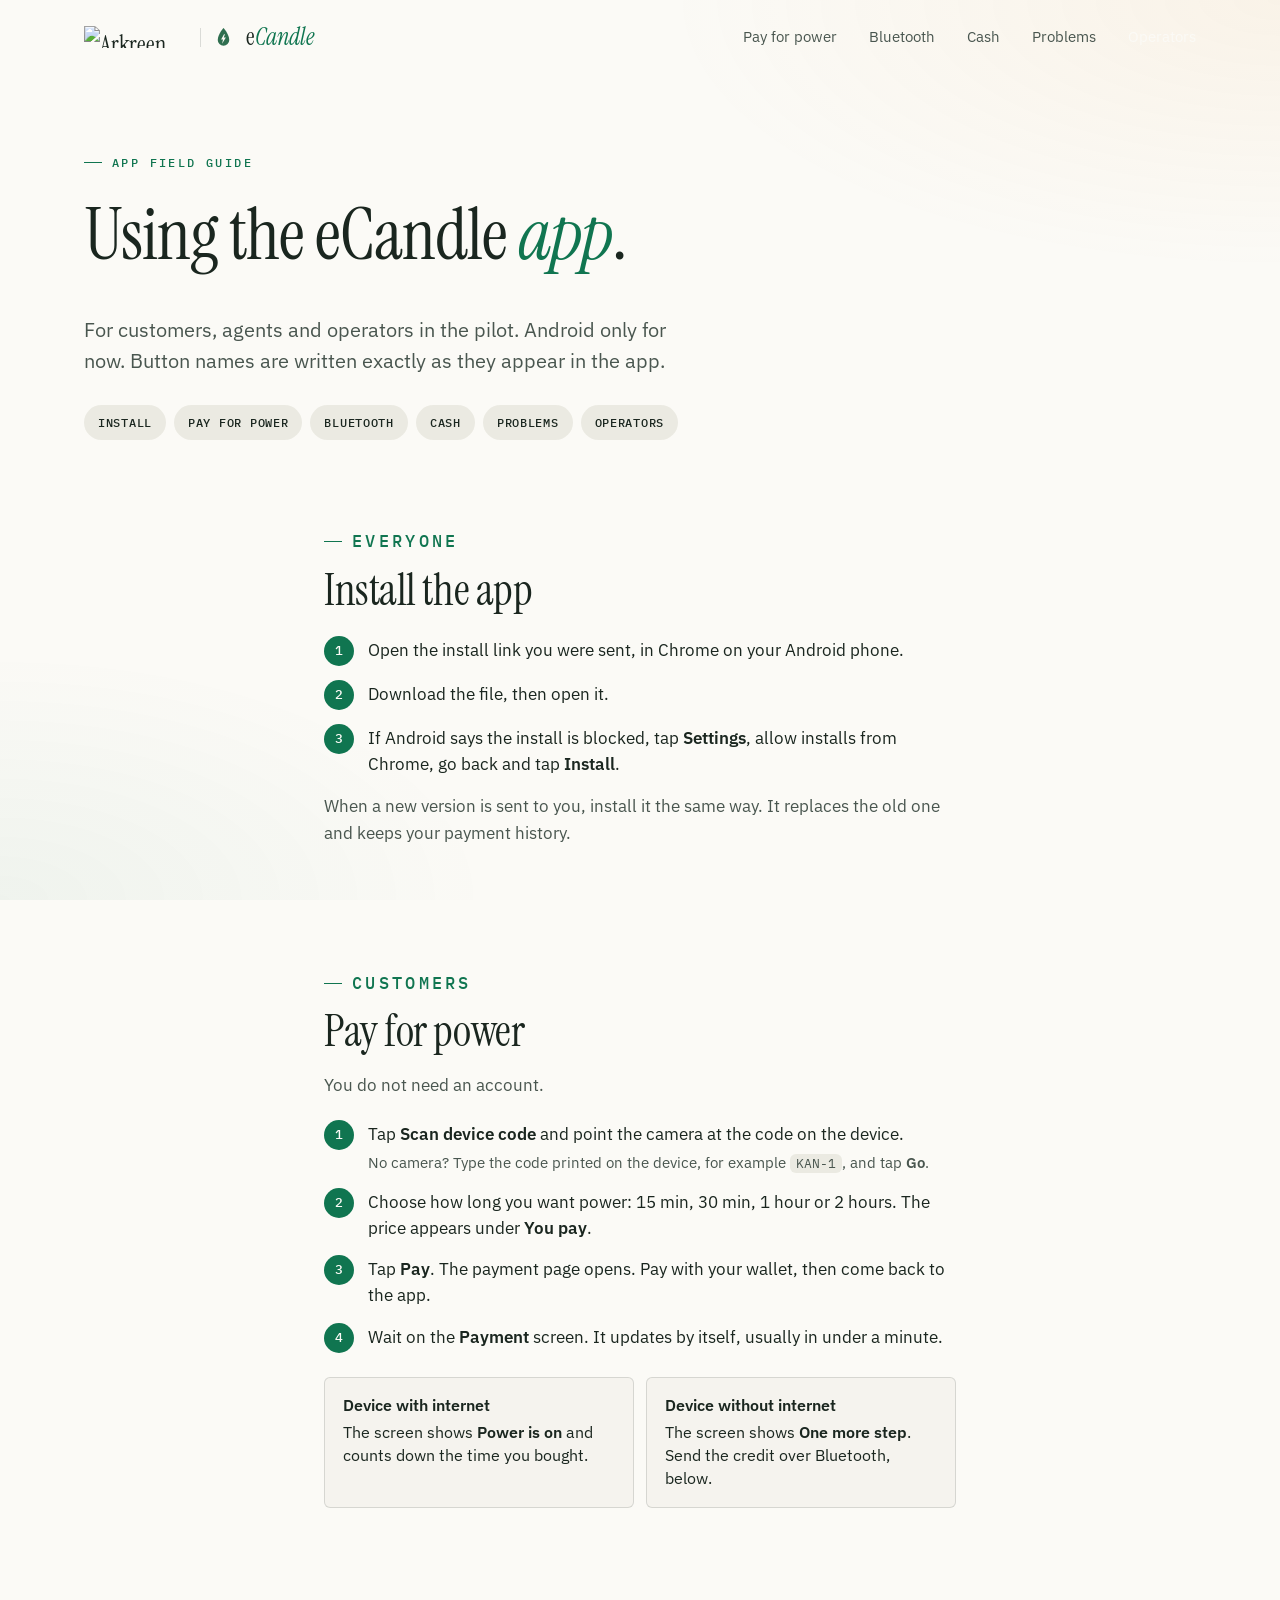
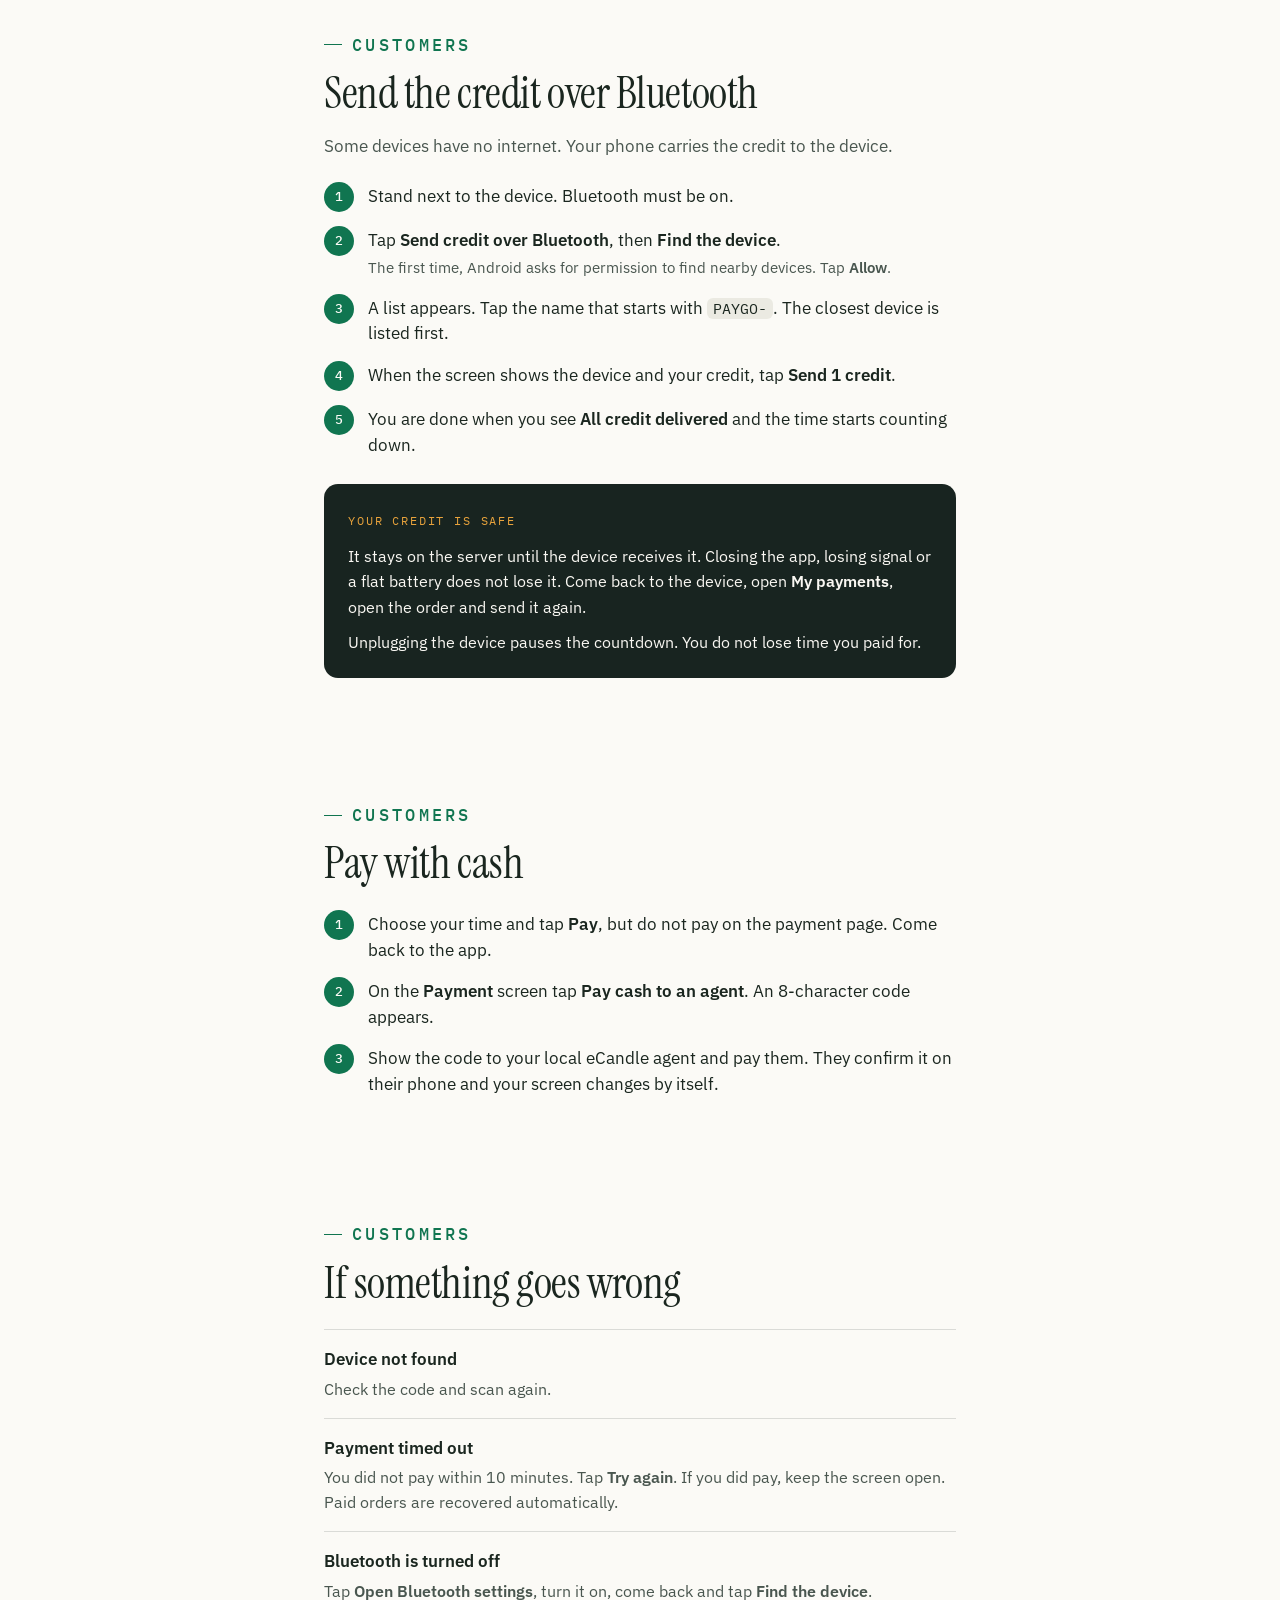
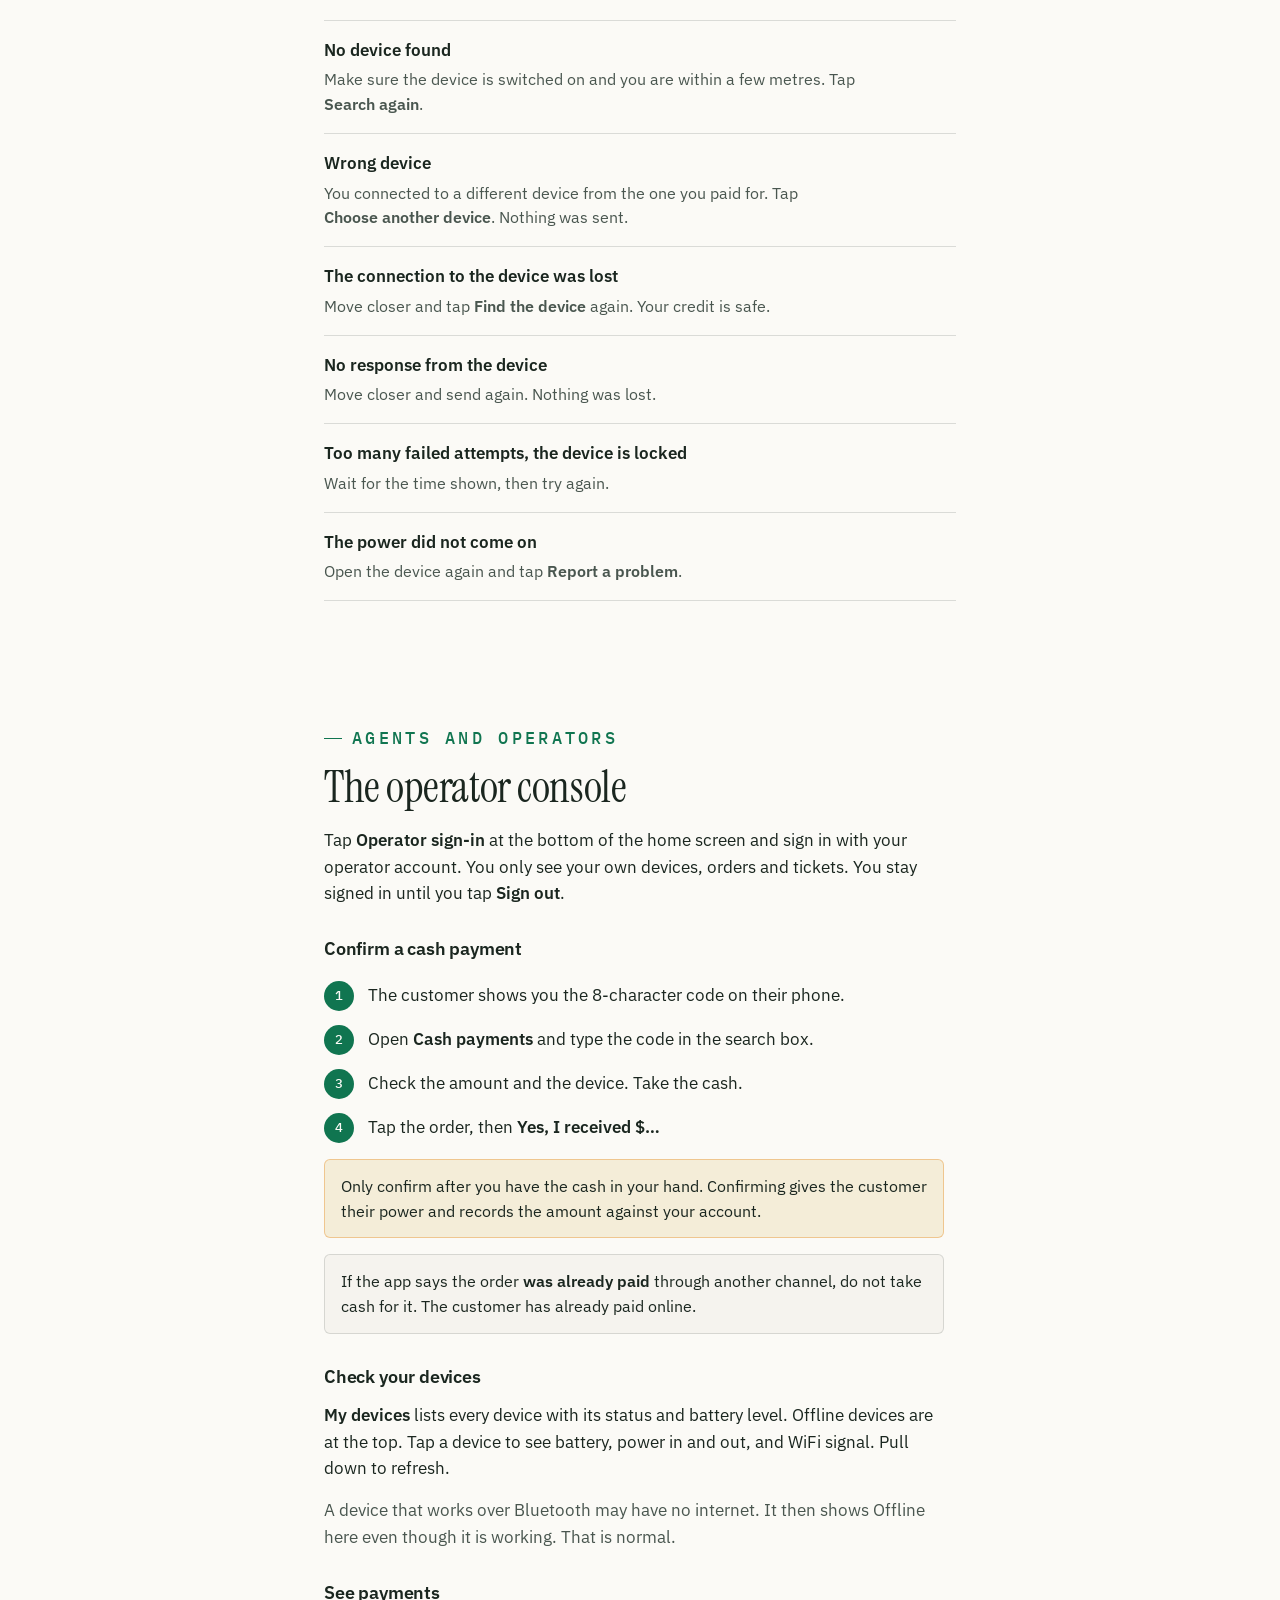
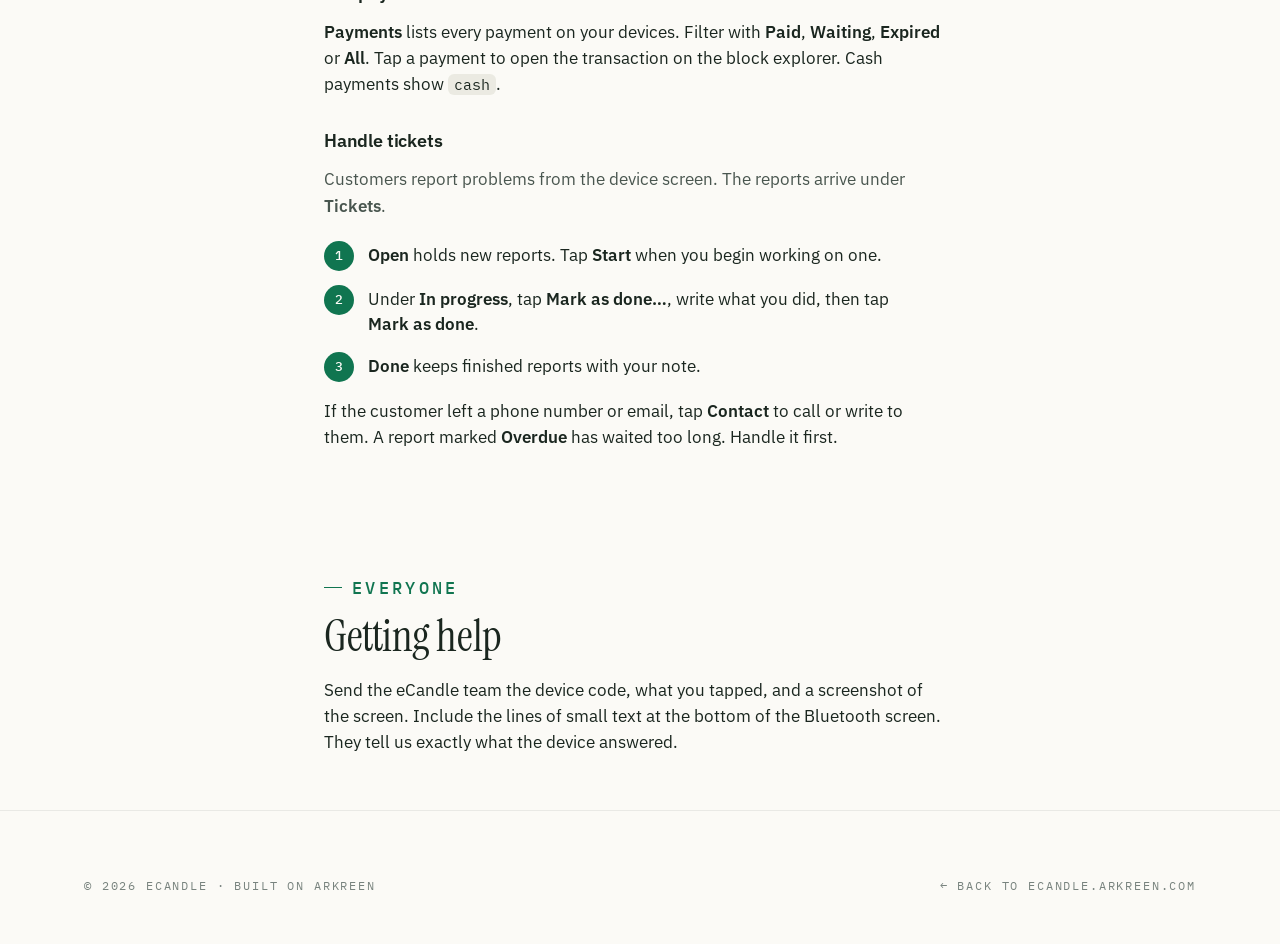
==== app-guide/index.html @ 5fcd6b89 "deploy: arkreen/ecandle-landing-page@e82550d4c3953e81caa265a8e12a3fe1efae7295" ====
<!DOCTYPE html>
<html lang="en" data-accent="amber" data-mode="light">
<head>
<meta charset="UTF-8" />
<meta name="viewport" content="width=device-width, initial-scale=1.0" />
<title>eCandle — App Field Guide</title>
<meta name="description" content="How to use the eCandle Android app: pay for power, send credit to a device over Bluetooth, pay with cash, and run the operator console." />
<link rel="preconnect" href="https://fonts.googleapis.com" />
<link rel="preconnect" href="https://fonts.gstatic.com" crossorigin />
<link href="https://fonts.googleapis.com/css2?family=Space+Grotesk:wght@400;500;600;700&family=IBM+Plex+Sans:wght@400;500;600&family=IBM+Plex+Mono:wght@400;500&family=Instrument+Serif:ital@0;1&display=swap" rel="stylesheet" />
<link rel="icon" href="../brand/assets/favicon.svg" type="image/svg+xml" />
<link rel="icon" href="../brand/assets/favicon-32.png" sizes="32x32" type="image/png" />
<link rel="icon" href="../brand/assets/favicon-16.png" sizes="16x16" type="image/png" />
<link rel="apple-touch-icon" href="../brand/assets/apple-touch-icon-180.png" />
<link rel="stylesheet" href="../styles.css" />
<link rel="stylesheet" href="guide.css" />
</head>
<body>

<!-- ============ NAV ============ -->
<nav class="nav" id="nav">
  <div class="wrap nav-inner">
    <span class="brand"><a class="brand-arkreen" href="https://www.arkreen.com" target="_blank" rel="noopener"><img class="brand-logo" src="https://www.arkreen.com/icon/arkreen-01.svg" alt="Arkreen" width="115" height="24" /></a><span class="brand-div"></span><a class="brand-self" href="../"><img class="brand-mark" src="../brand/assets/ecandle-mark-color.svg" alt="" width="22" height="22" /><span class="brand-name">e<em>Candle</em></span></a></span>
    <div class="nav-links">
      <a href="#pay">Pay for power</a>
      <a href="#bluetooth">Bluetooth</a>
      <a href="#cash">Cash</a>
      <a href="#problems">Problems</a>
      <a href="#operators">Operators</a>
    </div>
  </div>
</nav>

<!-- ============ HERO ============ -->
<header class="hero guide-hero" id="top">
  <div class="wrap">
    <p class="eyebrow">App field guide</p>
    <h1 class="display">Using the eCandle <span class="glow-word">app</span>.</h1>
    <p class="lede">For customers, agents and operators in the pilot. Android only for now. Button names are written exactly as they appear in the app.</p>
    <div class="guide-jump" aria-label="Sections">
      <a href="#install">Install</a>
      <a href="#pay">Pay for power</a>
      <a href="#bluetooth">Bluetooth</a>
      <a href="#cash">Cash</a>
      <a href="#problems">Problems</a>
      <a href="#operators">Operators</a>
    </div>
  </div>
</header>

<section class="guide" id="install">
  <div class="wrap">
    <p class="eyebrow">Everyone</p>
        <h2>Install the app</h2>
        <ol class="steps">
          <li><div>Open the install link you were sent, in Chrome on your Android phone.</div></li>
          <li><div>Download the file, then open it.</div></li>
          <li><div>If Android says the install is blocked, tap <b>Settings</b>, allow installs from Chrome, go back and tap <b>Install</b>.</div></li>
        </ol>
        <p class="dim">When a new version is sent to you, install it the same way. It replaces the old one and keeps your payment history.</p>
  </div>
</section>

<section class="guide" id="pay">
  <div class="wrap">
    <p class="eyebrow">Customers</p>
        <h2>Pay for power</h2>
        <p class="dim">You do not need an account.</p>
        <ol class="steps">
          <li><div>Tap <b>Scan device code</b> and point the camera at the code on the device.
            <small>No camera? Type the code printed on the device, for example <code>KAN-1</code>, and tap <b>Go</b>.</small></div></li>
          <li><div>Choose how long you want power: 15 min, 30 min, 1 hour or 2 hours. The price appears under <b>You pay</b>.</div></li>
          <li><div>Tap <b>Pay</b>. The payment page opens. Pay with your wallet, then come back to the app.</div></li>
          <li><div>Wait on the <b>Payment</b> screen. It updates by itself, usually in under a minute.</div></li>
        </ol>
        <div class="outcomes">
          <div><strong>Device with internet</strong>The screen shows <b>Power is on</b> and counts down the time you bought.</div>
          <div><strong>Device without internet</strong>The screen shows <b>One more step</b>. Send the credit over Bluetooth, below.</div>
        </div>
  </div>
</section>

<section class="guide" id="bluetooth">
  <div class="wrap">
    <p class="eyebrow">Customers</p>
        <h2>Send the credit over Bluetooth</h2>
        <p class="dim">Some devices have no internet. Your phone carries the credit to the device.</p>
        <ol class="steps">
          <li><div>Stand next to the device. Bluetooth must be on.</div></li>
          <li><div>Tap <b>Send credit over Bluetooth</b>, then <b>Find the device</b>.
            <small>The first time, Android asks for permission to find nearby devices. Tap <b>Allow</b>.</small></div></li>
          <li><div>A list appears. Tap the name that starts with <code>PAYGO-</code>. The closest device is listed first.</div></li>
          <li><div>When the screen shows the device and your credit, tap <b>Send 1 credit</b>.</div></li>
          <li><div>You are done when you see <b>All credit delivered</b> and the time starts counting down.</div></li>
        </ol>
        <div class="safe">
          <span class="mono-label">Your credit is safe</span>
          <p>It stays on the server until the device receives it. Closing the app, losing signal or a flat battery does not lose it. Come back to the device, open <b>My payments</b>, open the order and send it again.</p>
          <p>Unplugging the device pauses the countdown. You do not lose time you paid for.</p>
        </div>
  </div>
</section>

<section class="guide" id="cash">
  <div class="wrap">
    <p class="eyebrow">Customers</p>
        <h2>Pay with cash</h2>
        <ol class="steps">
          <li><div>Choose your time and tap <b>Pay</b>, but do not pay on the payment page. Come back to the app.</div></li>
          <li><div>On the <b>Payment</b> screen tap <b>Pay cash to an agent</b>. An 8-character code appears.</div></li>
          <li><div>Show the code to your local eCandle agent and pay them. They confirm it on their phone and your screen changes by itself.</div></li>
        </ol>
  </div>
</section>

<section class="guide" id="problems">
  <div class="wrap">
    <p class="eyebrow">Customers</p>
        <h2>If something goes wrong</h2>
        <dl class="fixes">
          <div><dt>Device not found</dt><dd>Check the code and scan again.</dd></div>
          <div><dt>Payment timed out</dt><dd>You did not pay within 10 minutes. Tap <b>Try again</b>. If you did pay, keep the screen open. Paid orders are recovered automatically.</dd></div>
          <div><dt>Bluetooth is turned off</dt><dd>Tap <b>Open Bluetooth settings</b>, turn it on, come back and tap <b>Find the device</b>.</dd></div>
          <div><dt>No device found</dt><dd>Make sure the device is switched on and you are within a few metres. Tap <b>Search again</b>.</dd></div>
          <div><dt>Wrong device</dt><dd>You connected to a different device from the one you paid for. Tap <b>Choose another device</b>. Nothing was sent.</dd></div>
          <div><dt>The connection to the device was lost</dt><dd>Move closer and tap <b>Find the device</b> again. Your credit is safe.</dd></div>
          <div><dt>No response from the device</dt><dd>Move closer and send again. Nothing was lost.</dd></div>
          <div><dt>Too many failed attempts, the device is locked</dt><dd>Wait for the time shown, then try again.</dd></div>
          <div><dt>The power did not come on</dt><dd>Open the device again and tap <b>Report a problem</b>.</dd></div>
        </dl>
  </div>
</section>

<section class="guide" id="operators">
  <div class="wrap">
    <p class="eyebrow">Agents and operators</p>
        <h2>The operator console</h2>
        <p>Tap <b>Operator sign-in</b> at the bottom of the home screen and sign in with your operator account. You only see your own devices, orders and tickets. You stay signed in until you tap <b>Sign out</b>.</p>

        <h3>Confirm a cash payment</h3>
        <ol class="steps">
          <li><div>The customer shows you the 8-character code on their phone.</div></li>
          <li><div>Open <b>Cash payments</b> and type the code in the search box.</div></li>
          <li><div>Check the amount and the device. Take the cash.</div></li>
          <li><div>Tap the order, then <b>Yes, I received $…</b></div></li>
        </ol>
        <p class="note warn">Only confirm after you have the cash in your hand. Confirming gives the customer their power and records the amount against your account.</p>
        <p class="note">If the app says the order <b>was already paid</b> through another channel, do not take cash for it. The customer has already paid online.</p>

        <h3>Check your devices</h3>
        <p><b>My devices</b> lists every device with its status and battery level. Offline devices are at the top. Tap a device to see battery, power in and out, and WiFi signal. Pull down to refresh.</p>
        <p class="dim">A device that works over Bluetooth may have no internet. It then shows Offline here even though it is working. That is normal.</p>

        <h3>See payments</h3>
        <p><b>Payments</b> lists every payment on your devices. Filter with <b>Paid</b>, <b>Waiting</b>, <b>Expired</b> or <b>All</b>. Tap a payment to open the transaction on the block explorer. Cash payments show <code>cash</code>.</p>

        <h3>Handle tickets</h3>
        <p class="dim">Customers report problems from the device screen. The reports arrive under <b>Tickets</b>.</p>
        <ol class="steps">
          <li><div><b>Open</b> holds new reports. Tap <b>Start</b> when you begin working on one.</div></li>
          <li><div>Under <b>In progress</b>, tap <b>Mark as done…</b>, write what you did, then tap <b>Mark as done</b>.</div></li>
          <li><div><b>Done</b> keeps finished reports with your note.</div></li>
        </ol>
        <p>If the customer left a phone number or email, tap <b>Contact</b> to call or write to them. A report marked <b>Overdue</b> has waited too long. Handle it first.</p>
  </div>
</section>

<section class="guide" id="help">
  <div class="wrap">
    <p class="eyebrow">Everyone</p>
    <h2>Getting help</h2>
    <p>Send the eCandle team the device code, what you tapped, and a screenshot of the screen. Include the lines of small text at the bottom of the Bluetooth screen. They tell us exactly what the device answered.</p>
  </div>
</section>

<!-- ============ FOOTER ============ -->
<footer class="footer">
  <div class="wrap">
    <div class="footer-bottom" style="margin-top:0; border-top:none; padding-top:0;">
      <span class="mono-label">© 2026 eCandle · Built on Arkreen</span>
      <span class="mono-label"><a href="../">← Back to ecandle.arkreen.com</a></span>
    </div>
  </div>
</footer>

<script src="../app.js"></script>

</body>
</html>
---- styles.css ----
/* ============================================================
   eCandle — landing page · V2  "Institutional Impact"
   Light editorial. Warm paper, deep forest-green ink, serif display.
   Reuses the same class names as styles.css so app.js works as-is.
   ============================================================ */

:root {
  --paper:      oklch(0.985 0.006 95);   /* warm white canvas */
  --paper-2:    oklch(0.965 0.008 95);   /* raised panel */
  --paper-3:    oklch(0.935 0.010 95);   /* sunken / chip */
  --ink:        oklch(0.255 0.022 160);  /* deep green-black text */
  --ink-dim:    oklch(0.44 0.020 162);   /* secondary text */
  --ink-faint:  oklch(0.60 0.016 165);   /* faint text */

  --green:      oklch(0.50 0.105 162);   /* deep forest (primary) */
  --green-deep: oklch(0.40 0.095 165);
  --amber:      oklch(0.74 0.145 66);    /* warm spark (secondary) */

  --accent:     var(--green);
  --accent-2:   var(--amber);
  --glow:       1;                        /* kept for app/tweaks compat */

  --line:       color-mix(in oklch, var(--ink) 14%, transparent);
  --line-soft:  color-mix(in oklch, var(--ink) 8%, transparent);

  --font-display: "Instrument Serif", Georgia, "Times New Roman", serif;
  --font-body:    "IBM Plex Sans", system-ui, sans-serif;
  --font-mono:    "IBM Plex Mono", ui-monospace, monospace;

  --maxw: 1240px;
  --gutter: clamp(20px, 5vw, 76px);
  --radius: 6px;
}

/* themeable accent (Tweaks) — map dark file's options to tasteful light tones */
[data-accent="amber"]   { --accent: oklch(0.50 0.105 162); --accent-2: oklch(0.74 0.145 66); }
[data-accent="solar"]   { --accent: oklch(0.62 0.13 96);   --accent-2: oklch(0.50 0.10 162); }
[data-accent="electric"]{ --accent: oklch(0.52 0.13 248);  --accent-2: oklch(0.62 0.11 200); }
[data-accent="violet"]  { --accent: oklch(0.50 0.15 300);  --accent-2: oklch(0.58 0.12 250); }

* { box-sizing: border-box; }
html { scroll-behavior: smooth; }
@media (prefers-reduced-motion: reduce) { html { scroll-behavior: auto; } }

body {
  margin: 0;
  background: var(--paper);
  color: var(--ink);
  font-family: var(--font-body);
  font-size: 17px;
  line-height: 1.62;
  -webkit-font-smoothing: antialiased;
  text-rendering: optimizeLegibility;
  overflow-x: hidden;
}

/* faint structural texture — vertical rules + warm wash */
body::before {
  content: "";
  position: fixed; inset: 0; z-index: 0; pointer-events: none;
  background:
    radial-gradient(80% 50% at 100% 0%, color-mix(in oklch, var(--accent-2) 7%, transparent), transparent 60%),
    radial-gradient(70% 50% at 0% 100%, color-mix(in oklch, var(--accent) 5%, transparent), transparent 55%);
}

::selection { background: color-mix(in oklch, var(--accent) 22%, transparent); }
a { color: inherit; text-decoration: none; }

.wrap { width: 100%; max-width: var(--maxw); margin-inline: auto; padding-inline: var(--gutter); position: relative; z-index: 1; }

/* ---------- type ---------- */
.eyebrow {
  font-family: var(--font-mono); font-size: 12px; letter-spacing: 0.2em;
  text-transform: uppercase; color: var(--accent);
  display: inline-flex; align-items: center; gap: 10px; margin: 0; font-weight: 500;
}
.eyebrow::before { content: ""; width: 18px; height: 1px; background: var(--accent); }

h1, h2, h3 { font-family: var(--font-display); font-weight: 400; line-height: 1.02; letter-spacing: -0.01em; margin: 0; text-wrap: balance; }

.display { font-size: clamp(44px, 7.4vw, 92px); font-weight: 400; letter-spacing: -0.015em; line-height: 1.04; }
.section-title { font-size: clamp(34px, 5vw, 64px); font-weight: 400; letter-spacing: -0.01em; line-height: 1.02; }
.lede { font-size: clamp(18px, 1.55vw, 22px); color: var(--ink-dim); line-height: 1.55; max-width: 60ch; text-wrap: pretty; }
.mono-label { font-family: var(--font-mono); font-size: 11.5px; letter-spacing: 0.16em; text-transform: uppercase; color: var(--ink-faint); }

/* serif italic accent instead of glow */
.glow-word { font-style: italic; color: var(--accent); }

/* ---------- buttons ---------- */
.btn {
  display: inline-flex; align-items: center; gap: 10px;
  font-family: var(--font-body); font-weight: 600; font-size: 15px;
  padding: 13px 22px; border-radius: 100px; border: 1px solid transparent; cursor: pointer;
  transition: transform .25s cubic-bezier(.2,.8,.2,1), box-shadow .25s, background .25s, color .25s, border-color .25s;
  white-space: nowrap;
}
.btn-primary { background: var(--accent); color: var(--paper); }
.btn-primary:hover { transform: translateY(-2px); background: var(--green-deep); box-shadow: 0 12px 28px -10px color-mix(in oklch, var(--accent) 70%, transparent); }
.btn-ghost { background: transparent; color: var(--ink); border-color: var(--line); }
.btn-ghost:hover { border-color: var(--accent); color: var(--accent); transform: translateY(-2px); }
.btn svg { width: 16px; height: 16px; }

/* ---------- nav ---------- */
.nav { position: fixed; top: 0; left: 0; right: 0; z-index: 50; transition: background .3s, border-color .3s, backdrop-filter .3s; border-bottom: 1px solid transparent; }
.nav.scrolled { background: color-mix(in oklch, var(--paper) 82%, transparent); backdrop-filter: blur(14px) saturate(1.2); border-bottom-color: var(--line-soft); }
.nav-inner { display: flex; align-items: center; justify-content: space-between; height: 74px; }
.brand { display: inline-flex; align-items: center; gap: 11px; font-family: var(--font-display); font-weight: 400; font-size: 24px; letter-spacing: -0.01em; }
.brand-arkreen, .brand-self { display: inline-flex; align-items: center; gap: 11px; color: inherit; }
.brand-logo { height: 22px; width: auto; display: block; }
.brand-mark { height: 23px; width: auto; display: block; }
.brand-div { width: 1px; height: 19px; background: var(--line); display: inline-block; }
.brand-name { font-family: var(--font-display); }
.brand-name em { font-style: italic; color: var(--green); }
.brand .flame { width: 9px; height: 9px; border-radius: 50%; background: var(--accent); box-shadow: 0 0 0 4px color-mix(in oklch, var(--accent) 16%, transparent); }
.nav-links { display: flex; align-items: center; gap: 32px; }
.nav-links a { font-size: 14.5px; color: var(--ink-dim); transition: color .2s; position: relative; }
.nav-links a:hover { color: var(--ink); }
.nav-cta { display: flex; align-items: center; gap: 14px; }
@media (max-width: 880px) { .nav-links { display: none; } }

/* ---------- hero ---------- */
.hero { padding-top: clamp(128px, 19vh, 210px); padding-bottom: clamp(36px, 6vh, 76px); }
.hero-grid { display: grid; grid-template-columns: 1.1fr 0.9fr; gap: clamp(30px, 5vw, 72px); align-items: center; }
.hero h1 { margin-top: 26px; padding-bottom: 0.28em; }
.hero .lede { margin-top: 40px; max-width: 50ch; }
.hero-actions { display: flex; gap: 14px; margin-top: 36px; flex-wrap: wrap; }

.hero-visual { position: relative; aspect-ratio: 4/5; display: grid; place-items: center; }
.hero-glow { position: absolute; inset: 6% 4%; z-index: 0;
  background: radial-gradient(46% 42% at 50% 46%, color-mix(in oklch, var(--accent-2) 26%, transparent), transparent 70%);
  border-radius: 50%; }
.hero-slot { position: relative; z-index: 1; width: 96%; height: 98%; }
.hero-product { width: 100%; height: 100%; object-fit: contain; display: block; filter: drop-shadow(0 30px 50px rgba(40,50,40,.22)); }
.anatomy-product { width: 100%; height: 100%; object-fit: contain; display: block; filter: drop-shadow(0 22px 38px rgba(40,50,40,.2)); }

.spec-strip { display: flex; flex-wrap: wrap; gap: 10px; margin-top: 46px; }
.spec-chip {
  font-family: var(--font-mono); font-size: 12.5px; letter-spacing: 0.03em; color: var(--ink-dim);
  border: 1px solid var(--line); border-radius: 100px; padding: 8px 16px;
  display: inline-flex; align-items: center; gap: 9px; background: var(--paper);
}
.spec-chip b { color: var(--accent); font-weight: 600; }
@media (max-width: 880px) { .hero-grid { grid-template-columns: 1fr; } .hero-visual { aspect-ratio: 5/4; max-width: 440px; order: -1; } }

/* ---------- sections ---------- */
section { position: relative; padding-block: clamp(84px, 13vh, 168px); }
.section-head { max-width: 72ch; }
.section-head .section-title { margin-top: 18px; }
.section-head .lede { margin-top: 22px; }
.divider { height: 1px; background: var(--line-soft); }

/* ---------- WHY ---------- */
.mismatch { display: grid; grid-template-columns: 1fr auto 1fr; gap: clamp(14px, 2.6vw, 34px); align-items: stretch; margin-top: 64px; }
.mismatch-card { border: 1px solid var(--line); border-radius: var(--radius); padding: 36px 32px; background: var(--paper-2); position: relative; overflow: hidden; }
.mismatch-card .mono-label { color: var(--accent); }
.mismatch-card h3 { font-size: 30px; margin-top: 16px; font-weight: 400; }
.mismatch-card p { color: var(--ink-dim); margin: 14px 0 0; font-size: 16px; }
.mismatch-card .big { font-family: var(--font-display); font-size: 62px; font-weight: 400; letter-spacing: -0.01em; margin-top: 22px; line-height: 1; color: var(--accent); }
.mismatch-card.right .big { color: var(--accent-2); }
.mismatch-bridge { display: grid; place-items: center; padding: 0 6px; position: relative; }
.mismatch-bridge .node {
  width: 92px; height: 92px; border-radius: 50%; display: grid; place-items: center; text-align: center;
  font-family: var(--font-mono); font-size: 10.5px; letter-spacing: 0.12em; text-transform: uppercase;
  color: var(--paper); font-weight: 500; background: var(--accent); z-index: 1;
  box-shadow: 0 14px 30px -10px color-mix(in oklch, var(--accent) 60%, transparent);
}
.mismatch-bridge .wire { position: absolute; top: 50%; height: 1px; width: 100%; background: var(--line); }
@media (max-width: 820px) { .mismatch { grid-template-columns: 1fr; } .mismatch-bridge { padding: 6px 0; } .mismatch-bridge .wire { display: none; } }

/* ---------- SCENE ---------- */
.scene-band { padding-block: clamp(48px, 8vh, 104px); }
.scene-band .eyebrow { margin-bottom: 24px; }
.scene-media { margin: 0; border-radius: var(--radius); overflow: hidden; border: 1px solid var(--line); box-shadow: 0 40px 90px -50px rgba(40,50,40,.4); }
.scene-media img { display: block; width: 100%; height: auto; }
.scene-cap { margin: 24px 0 0; color: var(--ink-dim); font-size: clamp(15px, 1.4vw, 18px); max-width: 62ch; text-wrap: pretty; }

/* ---------- WHAT ---------- */
.what-grid { display: grid; grid-template-columns: 0.92fr 1.08fr; gap: clamp(30px, 5vw, 70px); align-items: center; margin-top: 66px; }
.anatomy { position: relative; aspect-ratio: 1/1; border-radius: var(--radius); border: 1px solid var(--line); background: var(--paper-2); display: grid; place-items: center; overflow: hidden; }
.anatomy .ring { position: absolute; inset: 12%; border: 1px dashed var(--line); border-radius: 50%; animation: spin 44s linear infinite; }
.anatomy .ring.r2 { inset: 25%; animation-duration: 30s; animation-direction: reverse; border-style: solid; border-color: var(--line-soft); }
@keyframes spin { to { transform: rotate(360deg); } }
.anatomy-slot { position: relative; z-index: 2; width: 72%; height: 72%; }

.feature-list { display: flex; flex-direction: column; }
.feature { display: grid; grid-template-columns: 44px 1fr; gap: 18px; align-items: start; padding: 22px 0; border-top: 1px solid var(--line-soft); }
.feature:last-of-type { border-bottom: 1px solid var(--line-soft); }
.feature .idx { font-family: var(--font-mono); font-size: 13px; color: var(--accent); padding-top: 5px; }
.feature h4 { font-family: var(--font-display); font-weight: 400; font-size: 24px; margin: 0; }
.feature p { margin: 5px 0 0; color: var(--ink-dim); font-size: 15px; }
.what-claim { margin-top: 36px; font-family: var(--font-display); font-size: clamp(24px, 2.6vw, 34px); font-weight: 400; letter-spacing: -0.01em; line-height: 1.28; }
.what-claim .strike { color: var(--ink-faint); text-decoration: line-through; text-decoration-color: color-mix(in oklch, var(--accent) 60%, transparent); }
@media (max-width: 820px) { .what-grid { grid-template-columns: 1fr; } .anatomy { max-width: 420px; } }

/* ---------- HOW ---------- */
.loop-wrap { display: grid; grid-template-columns: 1fr 1fr; gap: clamp(30px, 5vw, 72px); align-items: center; margin-top: 66px; }
.loop { position: relative; aspect-ratio: 1/1; width: 100%; max-width: 520px; margin-inline: auto; }
.loop svg { position: absolute; inset: 0; width: 100%; height: 100%; overflow: visible; }
.loop .orbit { fill: none; stroke: var(--line); stroke-width: 1; }
.loop .flow { fill: none; stroke: var(--accent); stroke-width: 2; stroke-dasharray: 5 11; stroke-linecap: round; animation: dash 3s linear infinite; }
@keyframes dash { to { stroke-dashoffset: -160; } }
.loop-core {
  position: absolute; top: 50%; left: 50%; transform: translate(-50%,-50%);
  width: 38%; height: 38%; border-radius: 50%; display: grid; place-items: center; text-align: center;
  background: var(--paper); border: 1px solid var(--line);
}
.loop-core span { font-family: var(--font-mono); font-size: 10px; letter-spacing: 0.14em; text-transform: uppercase; color: var(--ink-faint); }
.loop-core b { font-family: var(--font-display); font-size: clamp(20px,2.4vw,28px); font-weight: 400; color: var(--ink); margin-top: 2px; }
.loop-node {
  position: absolute; transform: translate(-50%,-50%); width: 76px; height: 76px; border-radius: 50%;
  display: grid; place-items: center; background: var(--paper); border: 1px solid var(--line);
  font-family: var(--font-display); font-weight: 400; font-size: 26px; color: var(--ink-dim);
  cursor: pointer; transition: transform .3s cubic-bezier(.2,.8,.2,1), border-color .3s, color .3s, background .3s, box-shadow .3s;
}
.loop-node:hover, .loop-node.active {
  color: var(--paper); border-color: var(--accent); background: var(--accent);
  box-shadow: 0 14px 30px -10px color-mix(in oklch, var(--accent) 65%, transparent);
  transform: translate(-50%,-50%) scale(1.08);
}
.loop-steps { display: flex; flex-direction: column; gap: 10px; }
.step { border: 1px solid var(--line); border-radius: var(--radius); padding: 22px 24px; cursor: pointer; transition: border-color .3s, background .3s, transform .3s; background: var(--paper); }
.step:hover { border-color: var(--ink-faint); transform: translateX(4px); }
.step.active { border-color: var(--accent); background: color-mix(in oklch, var(--accent) 5%, var(--paper)); }
.step-head { display: flex; align-items: center; gap: 14px; }
.step-num { font-family: var(--font-mono); font-size: 12px; color: var(--accent); width: 26px; }
.step-head h4 { font-family: var(--font-display); font-weight: 400; font-size: 23px; margin: 0; flex: 1; }
.step-body { color: var(--ink-dim); font-size: 15px; margin: 12px 0 0; max-height: 0; overflow: hidden; opacity: 0; transition: max-height .4s ease, opacity .3s, margin .3s; }
.step.active .step-body { max-height: 170px; opacity: 1; }
.step-dot { width: 8px; height: 8px; border-radius: 50%; background: var(--line); transition: background .3s; }
.step.active .step-dot { background: var(--accent); }
@media (max-width: 820px) { .loop-wrap { grid-template-columns: 1fr; } .loop { max-width: 380px; } }

/* ---------- WHO ---------- */
.roles { display: grid; grid-template-columns: repeat(3,1fr); gap: 18px; margin-top: 64px; }
.role { border: 1px solid var(--line); border-radius: var(--radius); padding: 32px 30px; background: var(--paper-2); position: relative; overflow: hidden; transition: transform .3s cubic-bezier(.2,.8,.2,1), border-color .3s, box-shadow .3s; }
.role:hover { transform: translateY(-5px); border-color: var(--accent); box-shadow: 0 24px 50px -30px rgba(40,50,40,.35); }
.role::after { content: ""; position: absolute; left: 0; top: 0; height: 3px; width: 100%; background: var(--accent); }
.role .role-tag { font-family: var(--font-mono); font-size: 11px; letter-spacing: 0.14em; text-transform: uppercase; color: var(--accent); }
.role h3 { font-size: 30px; font-weight: 400; margin-top: 14px; }
.role p { color: var(--ink-dim); font-size: 15px; margin-top: 12px; }
.role .role-meta { margin-top: 22px; font-family: var(--font-mono); font-size: 12.5px; color: var(--ink-faint); display: flex; align-items: center; gap: 8px; }
@media (max-width: 820px) { .roles { grid-template-columns: 1fr; } }

/* ---------- STATS ---------- */
.stats { display: grid; grid-template-columns: repeat(4,1fr); gap: 0; margin-top: 60px; border: 1px solid var(--line); border-radius: var(--radius); overflow: hidden; background: var(--paper-2); }
.stat { padding: 36px 30px; border-right: 1px solid var(--line-soft); }
.stat:last-child { border-right: none; }
.stat .num { font-family: var(--font-display); font-weight: 400; font-size: clamp(40px, 4.6vw, 60px); letter-spacing: -0.01em; color: var(--ink); line-height: 1; }
.stat .num .suffix { color: var(--accent); }
.stat .lbl { margin-top: 14px; font-size: 14px; color: var(--ink-dim); }
@media (max-width: 820px) { .stats { grid-template-columns: 1fr 1fr; } .stat:nth-child(2) { border-right: none; } .stat:nth-child(1), .stat:nth-child(2) { border-bottom: 1px solid var(--line-soft); } }
@media (max-width: 480px) { .stats { grid-template-columns: 1fr; } .stat { border-right: none; border-bottom: 1px solid var(--line-soft); } }

/* ---------- CTA ---------- */
.cta-final { text-align: center; }
.cta-card { border: 1px solid var(--line); border-radius: var(--radius); padding: clamp(52px, 8vw, 96px) clamp(28px, 6vw, 80px);
  background:
    radial-gradient(60% 100% at 50% 0%, color-mix(in oklch, var(--accent-2) 12%, transparent), transparent 62%),
    var(--paper-2);
  position: relative; overflow: hidden; }
.cta-card h2 { font-size: clamp(38px, 6vw, 78px); font-weight: 400; letter-spacing: -0.01em; line-height: 1.0; }
.cta-card .lede { margin: 26px auto 0; }
.cta-actions { display: flex; gap: 14px; justify-content: center; margin-top: 38px; flex-wrap: wrap; }

/* ---------- FOOTER ---------- */
.footer { padding-block: 66px 48px; border-top: 1px solid var(--line-soft); }
.footer-grid { display: grid; grid-template-columns: 1.6fr 1fr 1fr 1fr; gap: 40px; }
.footer h5 { font-family: var(--font-mono); font-size: 11px; letter-spacing: 0.14em; text-transform: uppercase; color: var(--ink-faint); margin: 0 0 16px; font-weight: 500; }
.footer .flinks { display: flex; flex-direction: column; gap: 11px; }
.footer .flinks a { color: var(--ink-dim); font-size: 14.5px; transition: color .2s; }
.footer .flinks a:hover { color: var(--accent); }
.footer .blurb { color: var(--ink-dim); font-size: 14.5px; max-width: 34ch; margin: 16px 0 0; }
.footer-bottom { display: flex; justify-content: space-between; align-items: center; margin-top: 52px; padding-top: 24px; border-top: 1px solid var(--line-soft); color: var(--ink-faint); font-size: 13px; flex-wrap: wrap; gap: 12px; }
.footer-bottom .mono-label { color: var(--ink-faint); }
@media (max-width: 820px) { .footer-grid { grid-template-columns: 1fr 1fr; } }

/* ---------- reveal ---------- */
.reveal { opacity: 0; transform: translateY(24px); }
.reveal.in { animation: reveal-in .8s cubic-bezier(.2,.8,.2,1) both; }
@keyframes reveal-in { from { opacity: 0; transform: translateY(24px); } to { opacity: 1; transform: none; } }
.reveal.in[data-delay="1"] { animation-delay: .08s; }
.reveal.in[data-delay="2"] { animation-delay: .16s; }
.reveal.in[data-delay="3"] { animation-delay: .24s; }
@media (prefers-reduced-motion: reduce) {
  .reveal { opacity: 1; transform: none; }
  .reveal.in { animation: none; }
  .anatomy .ring, .loop .flow { animation: none; }
}

/* ---------- marquee ---------- */
.marquee { overflow: hidden; border-block: 1px solid var(--line-soft); padding-block: 18px; margin-top: 74px;
  -webkit-mask-image: linear-gradient(90deg, transparent, #000 8%, #000 92%, transparent);
  mask-image: linear-gradient(90deg, transparent, #000 8%, #000 92%, transparent); }
.marquee-track { display: flex; gap: 56px; width: max-content; animation: scroll-x 30s linear infinite; }
.marquee-track span { font-family: var(--font-mono); font-size: 12.5px; letter-spacing: 0.1em; text-transform: uppercase; color: var(--ink-faint); display: inline-flex; align-items: center; gap: 56px; }
.marquee-track span::after { content: "—"; color: var(--accent); }
@keyframes scroll-x { to { transform: translateX(-50%); } }
@media (prefers-reduced-motion: reduce) { .marquee-track { animation: none; } }
---- app-guide/guide.css ----
/* ============================================================
   eCandle — app field guide subpage. Extends ../styles.css.
   Read on a phone, one-handed, next to a device: one narrow column,
   numbered steps per task, "you see → do this" pairs for problems.
   ============================================================ */

.guide-hero { padding-top: clamp(112px, 16vh, 170px); padding-bottom: clamp(8px, 2vh, 24px); }
.guide-hero .display { font-size: clamp(40px, 6.4vw, 72px); }
.guide-hero .lede { margin-top: 22px; }

.guide-jump { display: flex; flex-wrap: wrap; gap: 8px; margin-top: 28px; }
.guide-jump a {
  font-family: var(--font-mono); font-size: 12px; letter-spacing: 0.06em; text-transform: uppercase; font-weight: 500;
  color: var(--ink); background: var(--paper-3); border-radius: 100px; padding: 8px 14px; transition: background .2s, color .2s;
}
.guide-jump a:hover, .guide-jump a:focus-visible { background: var(--accent); color: var(--paper); }

/* the site's sections are landing-page tall; a manual needs them tight */
section.guide { padding-block: clamp(36px, 6vh, 64px); scroll-margin-top: 72px; }
section.guide .wrap { max-width: 760px; }
.guide h2 { font-family: var(--font-display); font-weight: 400; font-size: clamp(30px, 4.4vw, 44px); line-height: 1.08; margin: 12px 0 0; text-wrap: balance; }
.guide h3 { font-family: var(--font-body); font-weight: 600; font-size: 18px; margin: 34px 0 0; }
.guide p { margin: 16px 0 0; max-width: 62ch; font-size: 16.5px; line-height: 1.6; }
.guide .dim { color: var(--ink-dim); }

/* a control in the app, named exactly as it appears on screen */
.guide b { font-weight: 600; white-space: nowrap; }
.guide code { font-family: var(--font-mono); font-size: 0.9em; background: var(--paper-3); border-radius: 6px; padding: 1px 6px; }

.steps { list-style: none; margin: 22px 0 0; padding: 0; display: flex; flex-direction: column; gap: 14px; counter-reset: step; }
.steps > li { counter-increment: step; display: grid; grid-template-columns: 30px 1fr; gap: 14px; align-items: start; font-size: 16.5px; line-height: 1.55; }
.steps > li::before {
  content: counter(step); font-family: var(--font-mono); font-size: 13px; font-weight: 500;
  width: 30px; height: 30px; border-radius: 50%; display: grid; place-items: center;
  background: var(--accent); color: var(--paper);
}
.steps > li > div { min-width: 0; padding-top: 2px; }
.steps small { display: block; color: var(--ink-dim); font-size: 14.5px; margin-top: 4px; }

.outcomes { display: grid; grid-template-columns: 1fr 1fr; gap: 12px; margin-top: 24px; }
.outcomes > div { background: var(--paper-2); border: 1px solid var(--line); border-radius: var(--radius); padding: 16px 18px; font-size: 15.5px; line-height: 1.5; }
.outcomes strong { display: block; font-weight: 600; margin-bottom: 4px; }
@media (max-width: 560px) { .outcomes { grid-template-columns: 1fr; } }

.guide .note { background: var(--paper-2); border: 1px solid var(--line); border-radius: var(--radius); padding: 14px 16px; font-size: 15.5px; }
.guide .note.warn { background: color-mix(in oklch, var(--amber) 16%, var(--paper)); border-color: color-mix(in oklch, var(--amber) 45%, transparent); }

.safe { background: #182420; color: #faf8f3; border-radius: 14px; padding: 22px 24px; margin-top: 26px; }
.safe .mono-label { color: #e8a33c; }
.safe p { color: #faf8f3; margin-top: 10px; font-size: 16px; }

.fixes { margin: 22px 0 0; }
.fixes > div { padding-block: 16px; border-top: 1px solid var(--line); display: grid; gap: 4px; }
.fixes > div:last-child { border-bottom: 1px solid var(--line); }
.fixes dt { font-weight: 600; font-size: 16.5px; }
.fixes dd { margin: 0; color: var(--ink-dim); font-size: 16px; line-height: 1.55; }
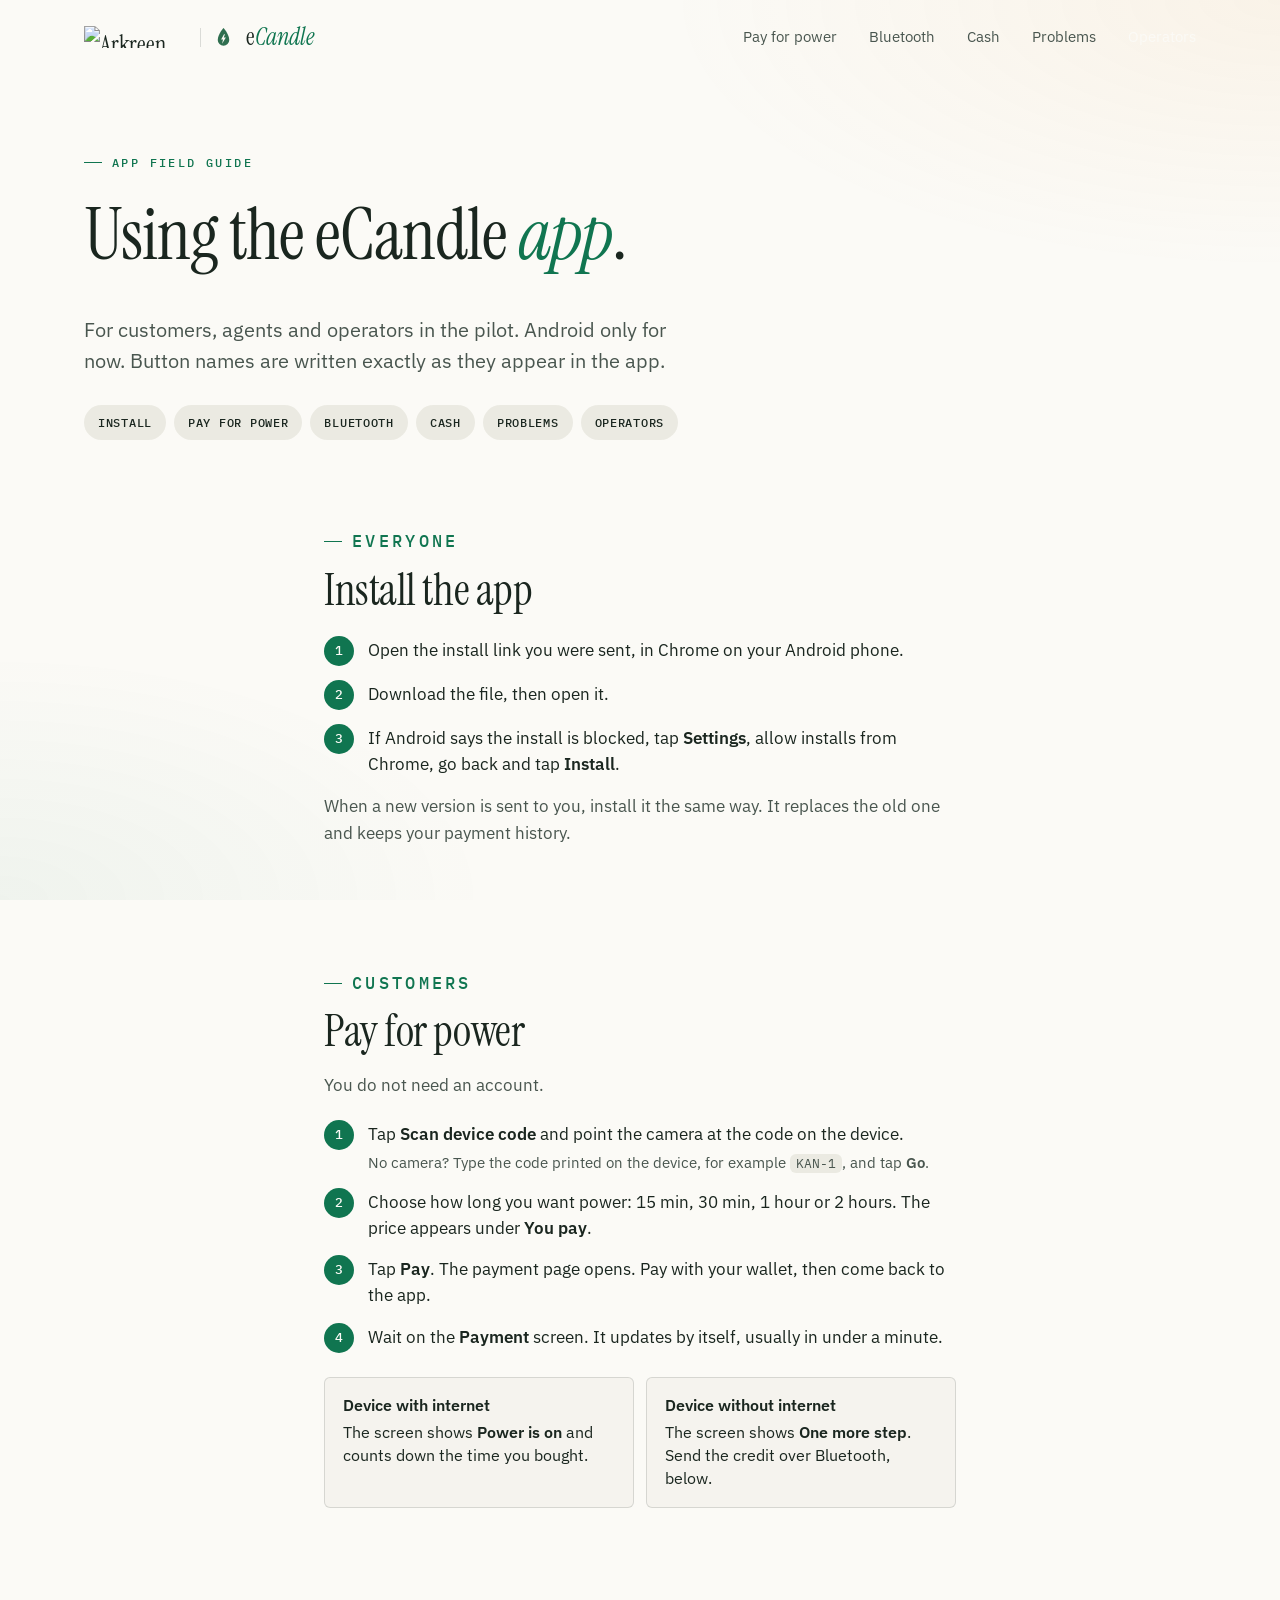
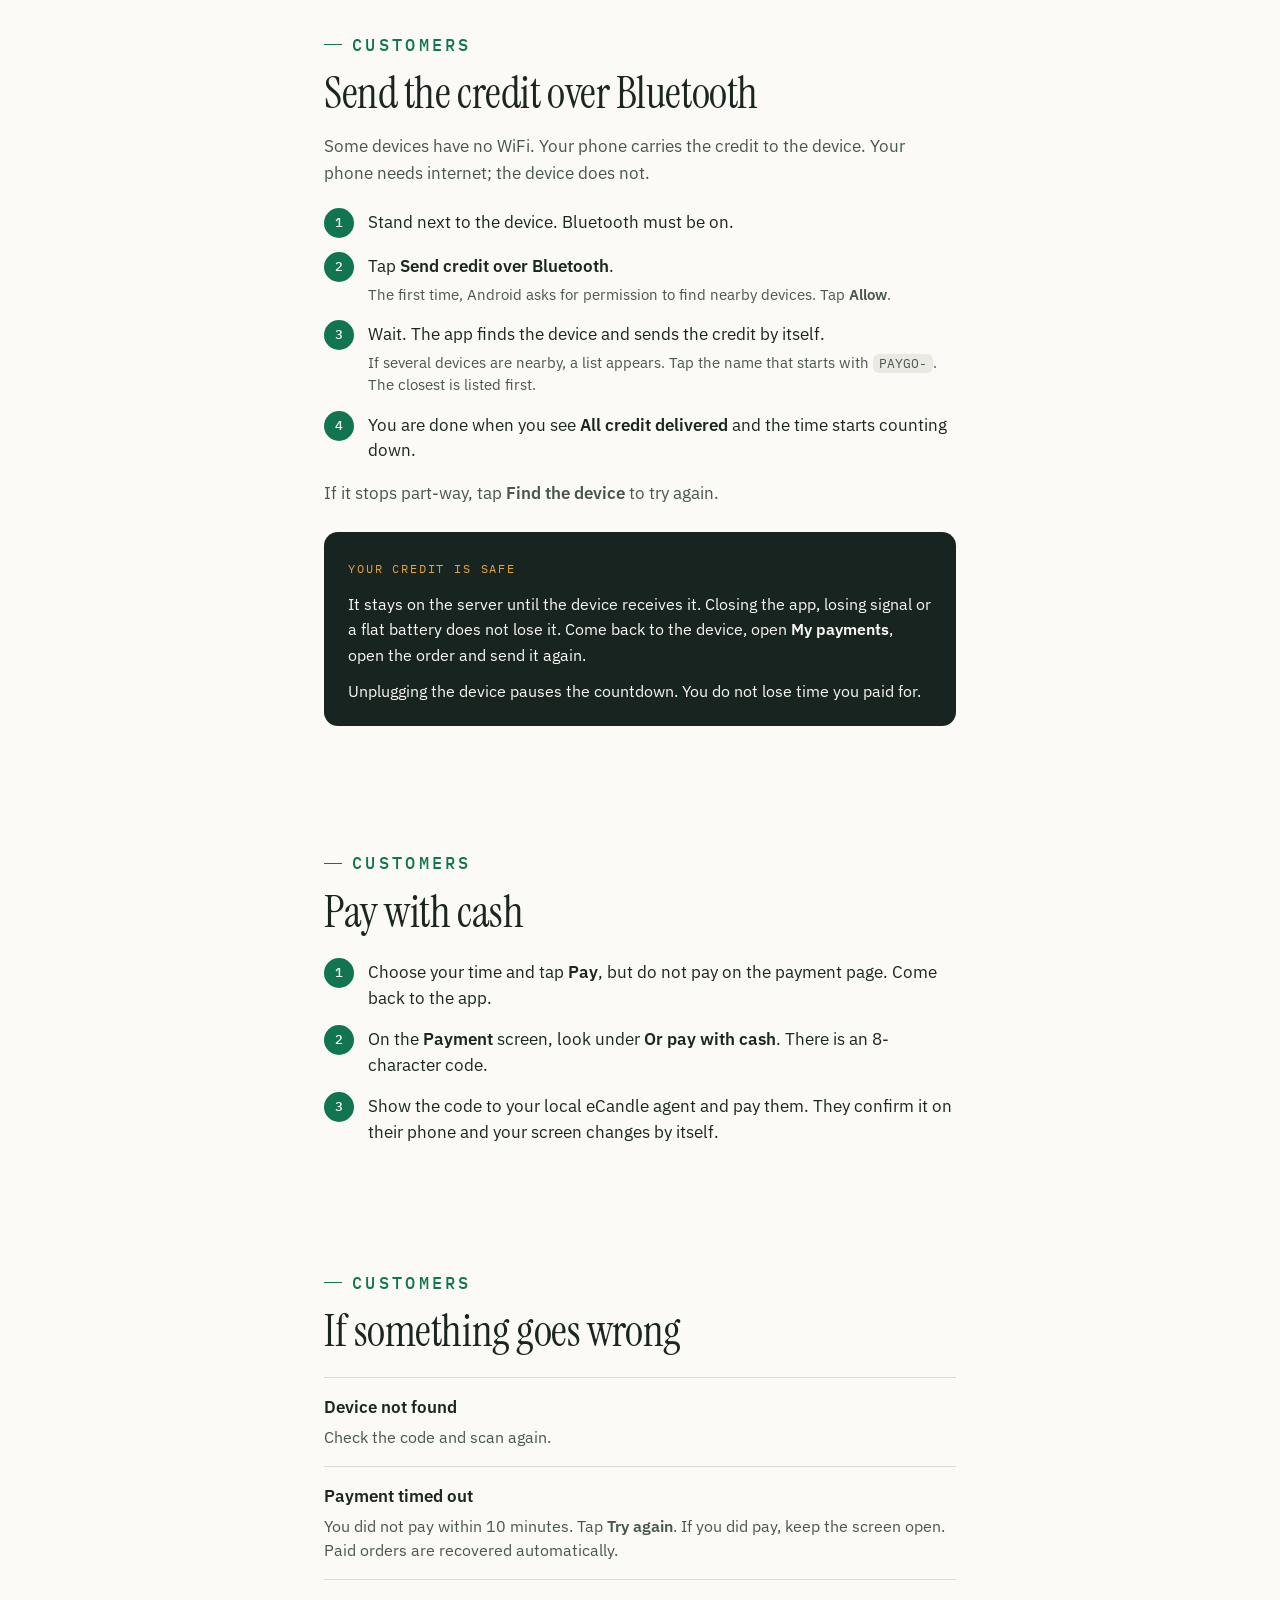
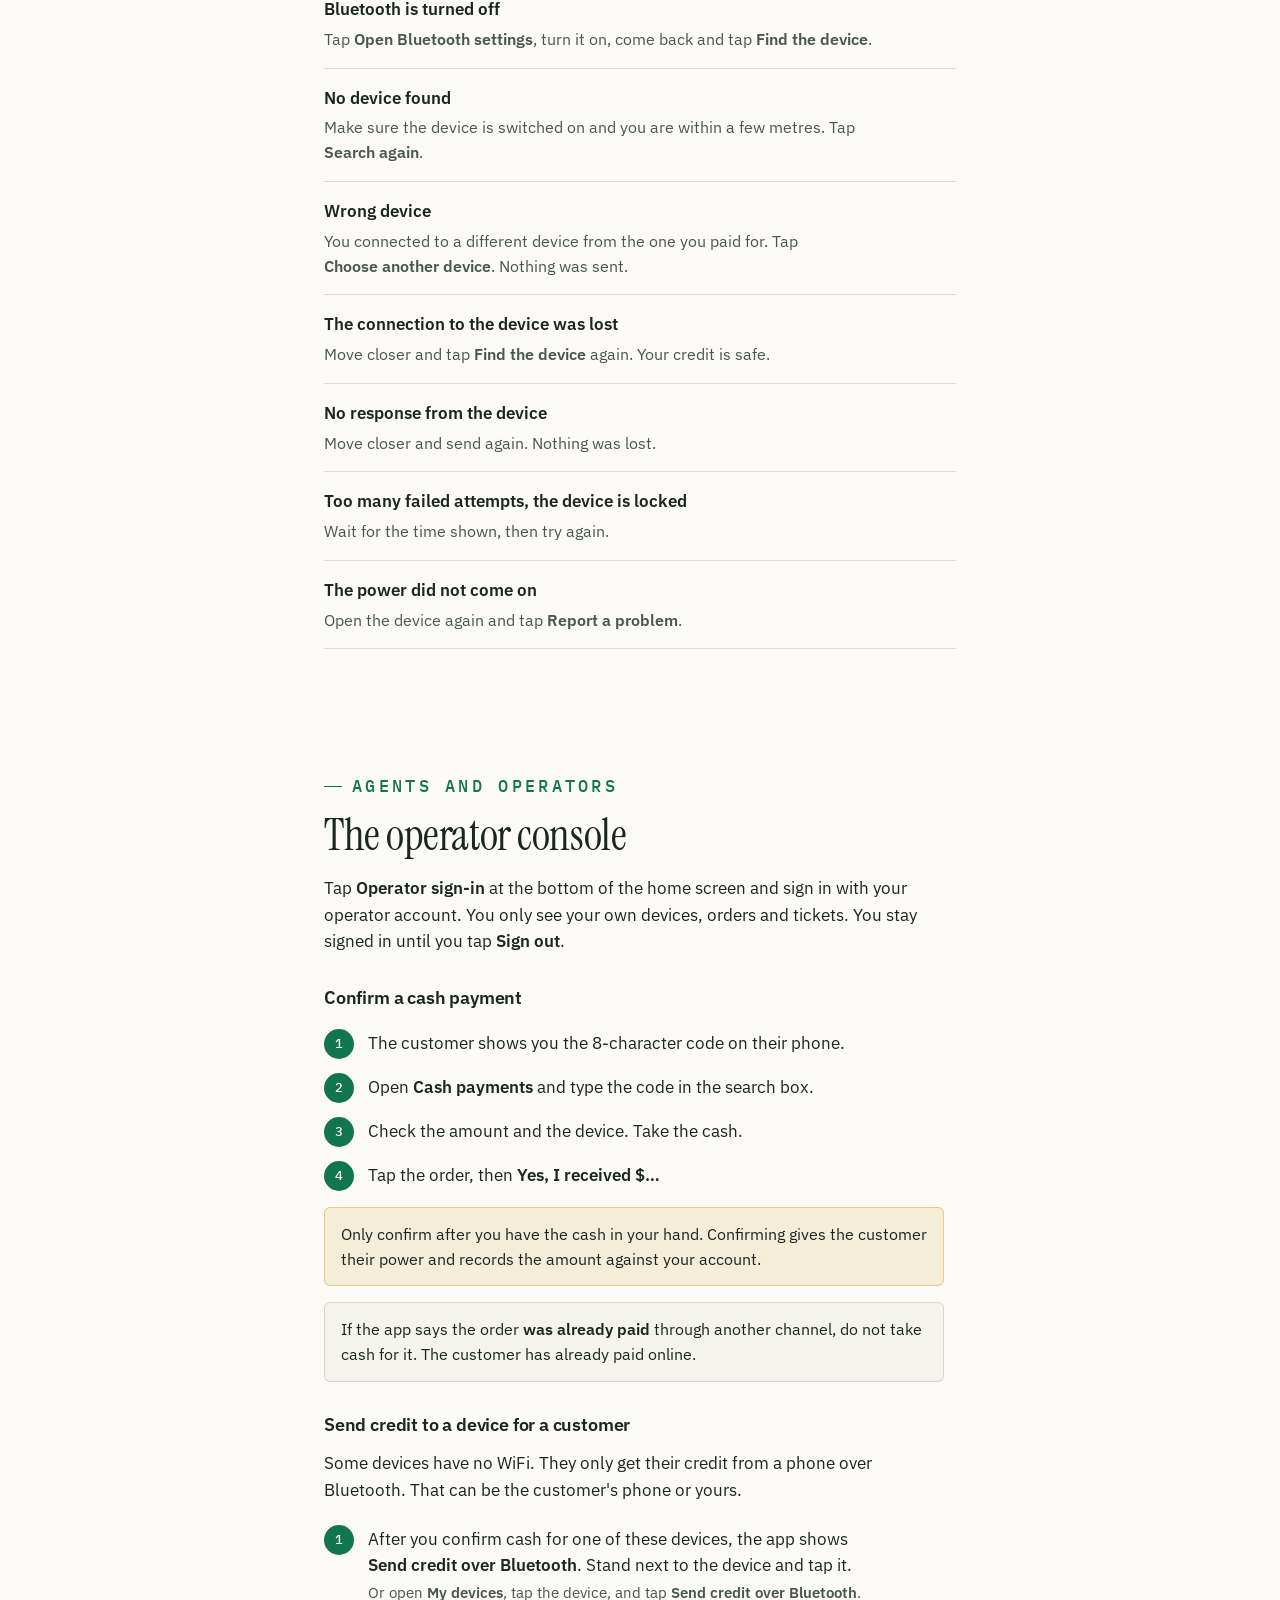
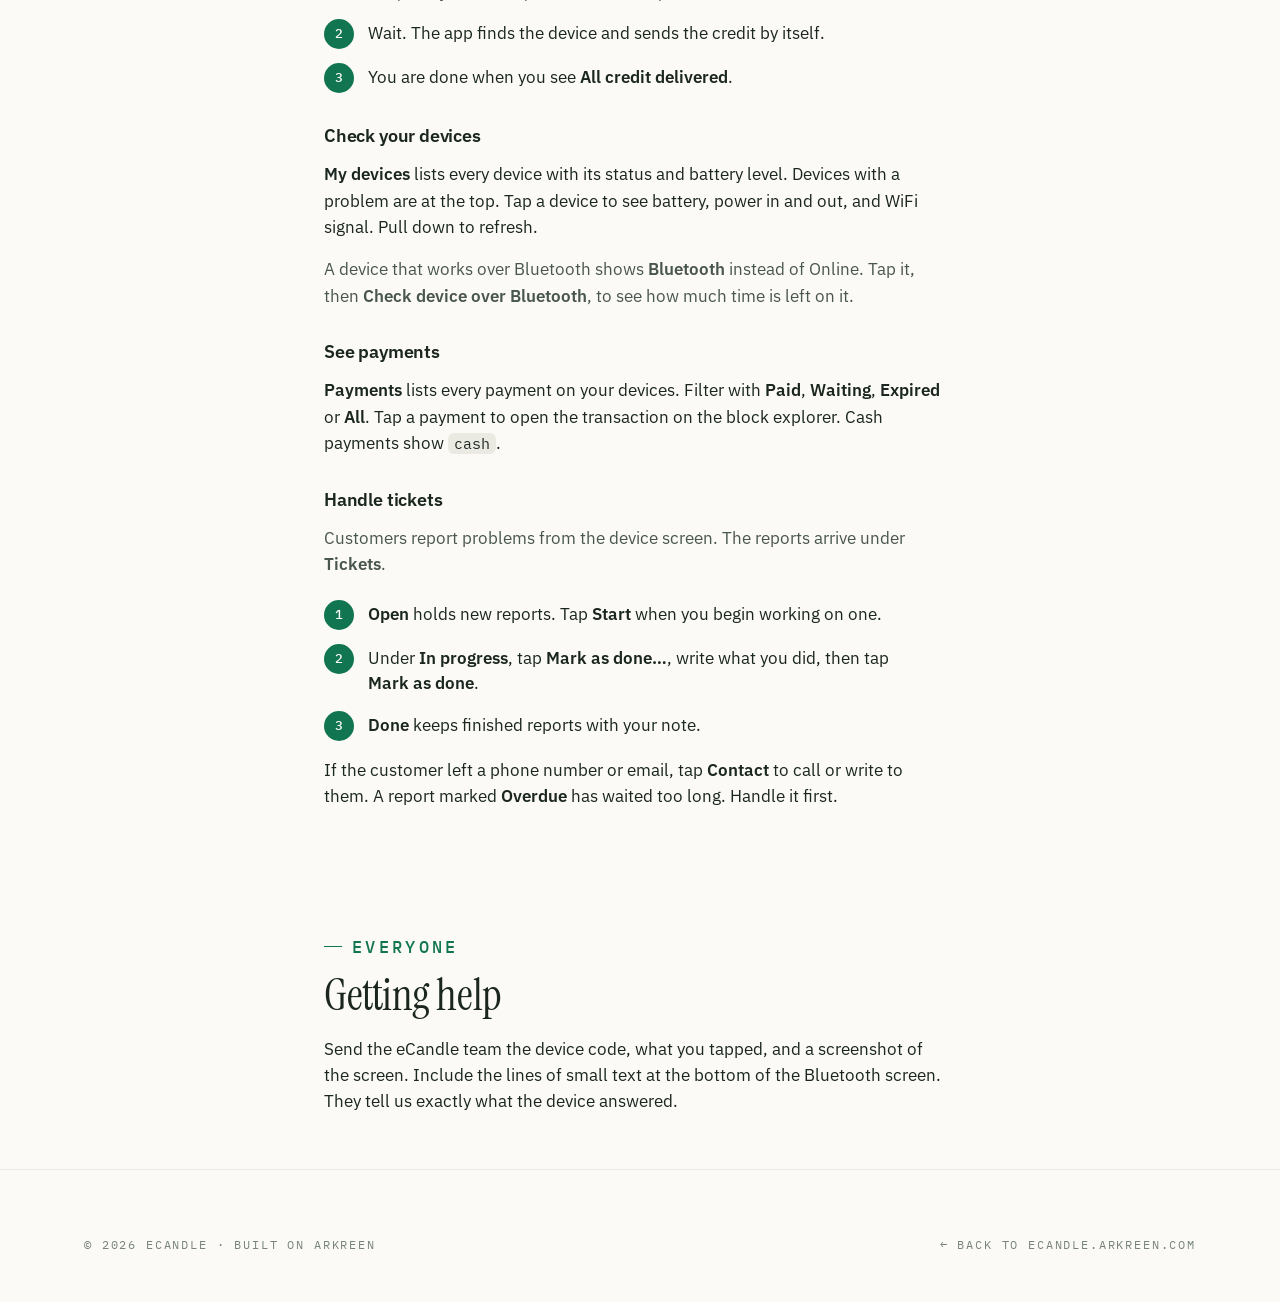
==== commit 4015c8ff: "deploy: arkreen/ecandle-landing-page@9b8e14c94975bc33d4ed68356aaadd6ea88a083b" ====
--- a/app-guide/index.html
+++ b/app-guide/index.html
@@ -84,15 +84,16 @@
   <div class="wrap">
     <p class="eyebrow">Customers</p>
         <h2>Send the credit over Bluetooth</h2>
-        <p class="dim">Some devices have no internet. Your phone carries the credit to the device.</p>
+        <p class="dim">Some devices have no WiFi. Your phone carries the credit to the device. Your phone needs internet; the device does not.</p>
         <ol class="steps">
           <li><div>Stand next to the device. Bluetooth must be on.</div></li>
-          <li><div>Tap <b>Send credit over Bluetooth</b>, then <b>Find the device</b>.
+          <li><div>Tap <b>Send credit over Bluetooth</b>.
             <small>The first time, Android asks for permission to find nearby devices. Tap <b>Allow</b>.</small></div></li>
-          <li><div>A list appears. Tap the name that starts with <code>PAYGO-</code>. The closest device is listed first.</div></li>
-          <li><div>When the screen shows the device and your credit, tap <b>Send 1 credit</b>.</div></li>
+          <li><div>Wait. The app finds the device and sends the credit by itself.
+            <small>If several devices are nearby, a list appears. Tap the name that starts with <code>PAYGO-</code>. The closest is listed first.</small></div></li>
           <li><div>You are done when you see <b>All credit delivered</b> and the time starts counting down.</div></li>
         </ol>
+        <p class="dim">If it stops part-way, tap <b>Find the device</b> to try again.</p>
         <div class="safe">
           <span class="mono-label">Your credit is safe</span>
           <p>It stays on the server until the device receives it. Closing the app, losing signal or a flat battery does not lose it. Come back to the device, open <b>My payments</b>, open the order and send it again.</p>
@@ -107,7 +108,7 @@
         <h2>Pay with cash</h2>
         <ol class="steps">
           <li><div>Choose your time and tap <b>Pay</b>, but do not pay on the payment page. Come back to the app.</div></li>
-          <li><div>On the <b>Payment</b> screen tap <b>Pay cash to an agent</b>. An 8-character code appears.</div></li>
+          <li><div>On the <b>Payment</b> screen, look under <b>Or pay with cash</b>. There is an 8-character code.</div></li>
           <li><div>Show the code to your local eCandle agent and pay them. They confirm it on their phone and your screen changes by itself.</div></li>
         </ol>
   </div>
@@ -147,9 +148,18 @@
         <p class="note warn">Only confirm after you have the cash in your hand. Confirming gives the customer their power and records the amount against your account.</p>
         <p class="note">If the app says the order <b>was already paid</b> through another channel, do not take cash for it. The customer has already paid online.</p>
 
+        <h3>Send credit to a device for a customer</h3>
+        <p>Some devices have no WiFi. They only get their credit from a phone over Bluetooth. That can be the customer's phone or yours.</p>
+        <ol class="steps">
+          <li><div>After you confirm cash for one of these devices, the app shows <b>Send credit over Bluetooth</b>. Stand next to the device and tap it.
+            <small>Or open <b>My devices</b>, tap the device, and tap <b>Send credit over Bluetooth</b>.</small></div></li>
+          <li><div>Wait. The app finds the device and sends the credit by itself.</div></li>
+          <li><div>You are done when you see <b>All credit delivered</b>.</div></li>
+        </ol>
+
         <h3>Check your devices</h3>
-        <p><b>My devices</b> lists every device with its status and battery level. Offline devices are at the top. Tap a device to see battery, power in and out, and WiFi signal. Pull down to refresh.</p>
-        <p class="dim">A device that works over Bluetooth may have no internet. It then shows Offline here even though it is working. That is normal.</p>
+        <p><b>My devices</b> lists every device with its status and battery level. Devices with a problem are at the top. Tap a device to see battery, power in and out, and WiFi signal. Pull down to refresh.</p>
+        <p class="dim">A device that works over Bluetooth shows <b>Bluetooth</b> instead of Online. Tap it, then <b>Check device over Bluetooth</b>, to see how much time is left on it.</p>
 
         <h3>See payments</h3>
         <p><b>Payments</b> lists every payment on your devices. Filter with <b>Paid</b>, <b>Waiting</b>, <b>Expired</b> or <b>All</b>. Tap a payment to open the transaction on the block explorer. Cash payments show <code>cash</code>.</p>
